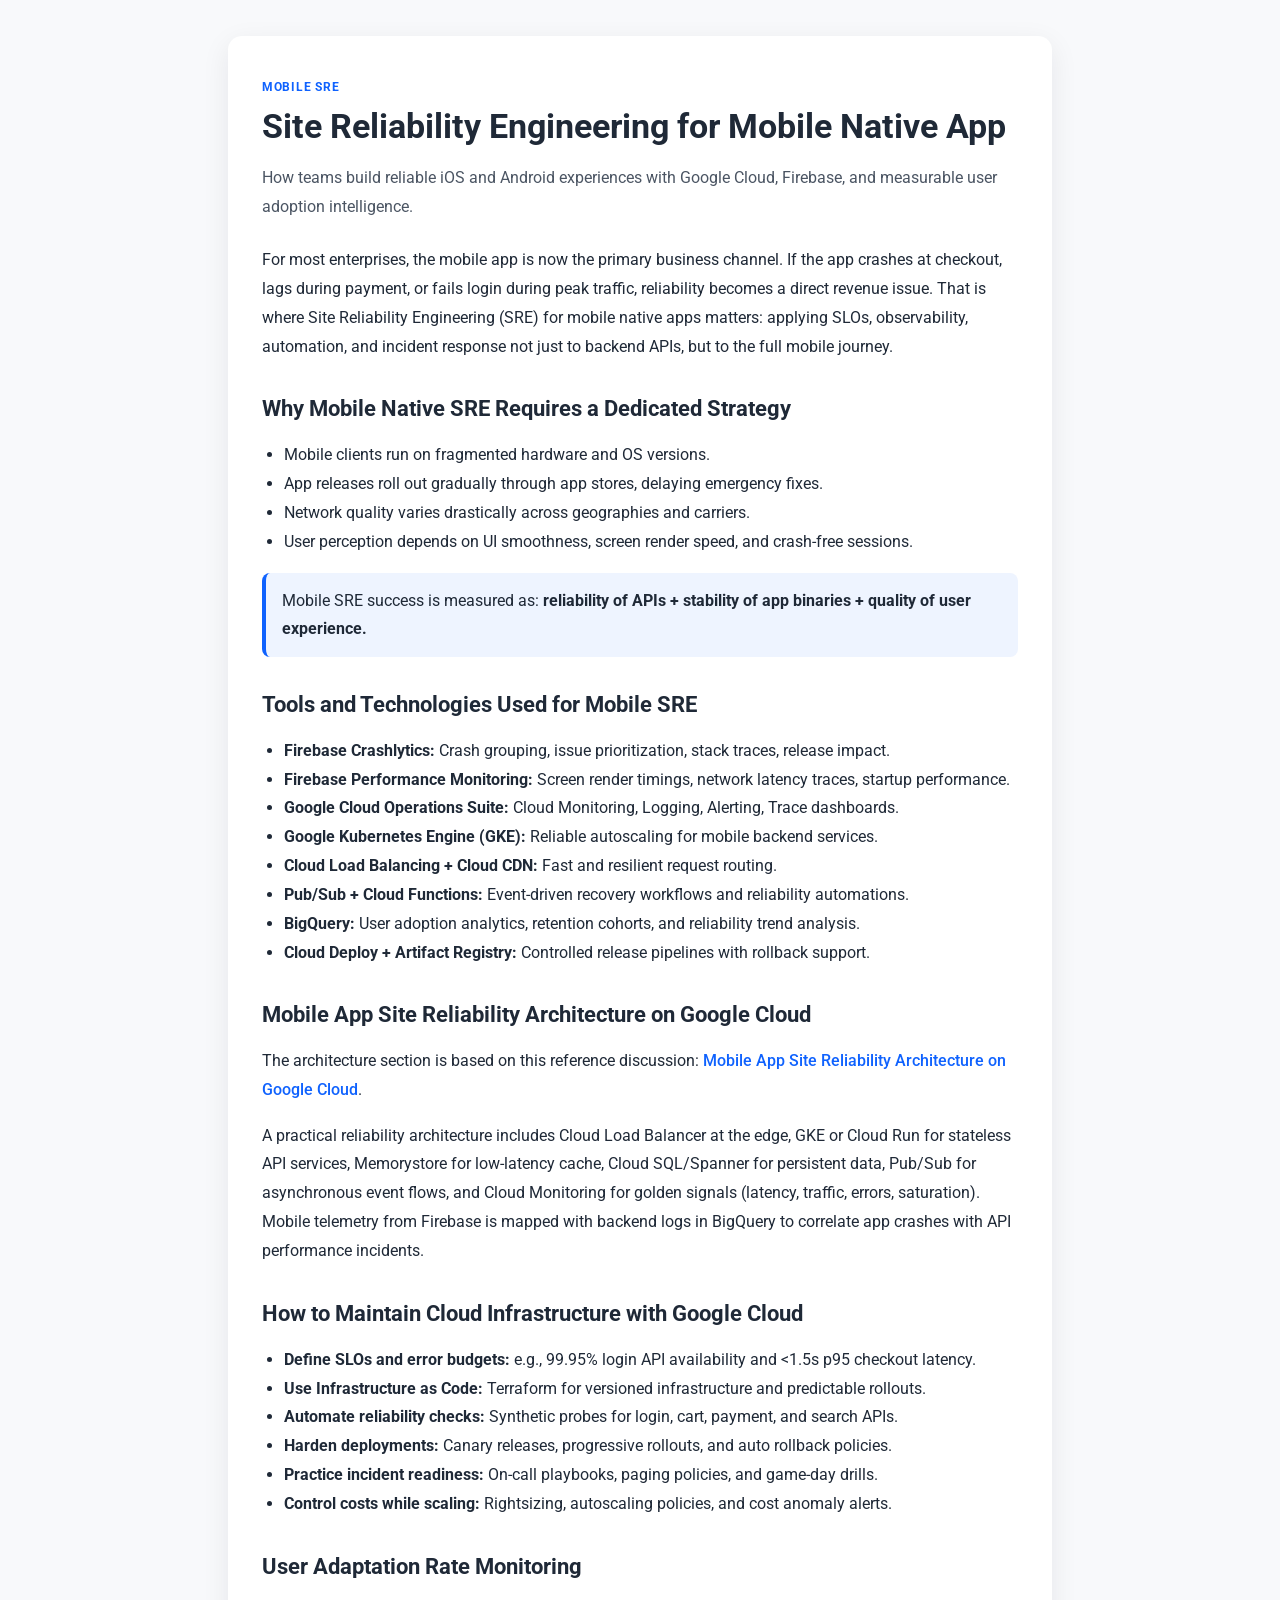
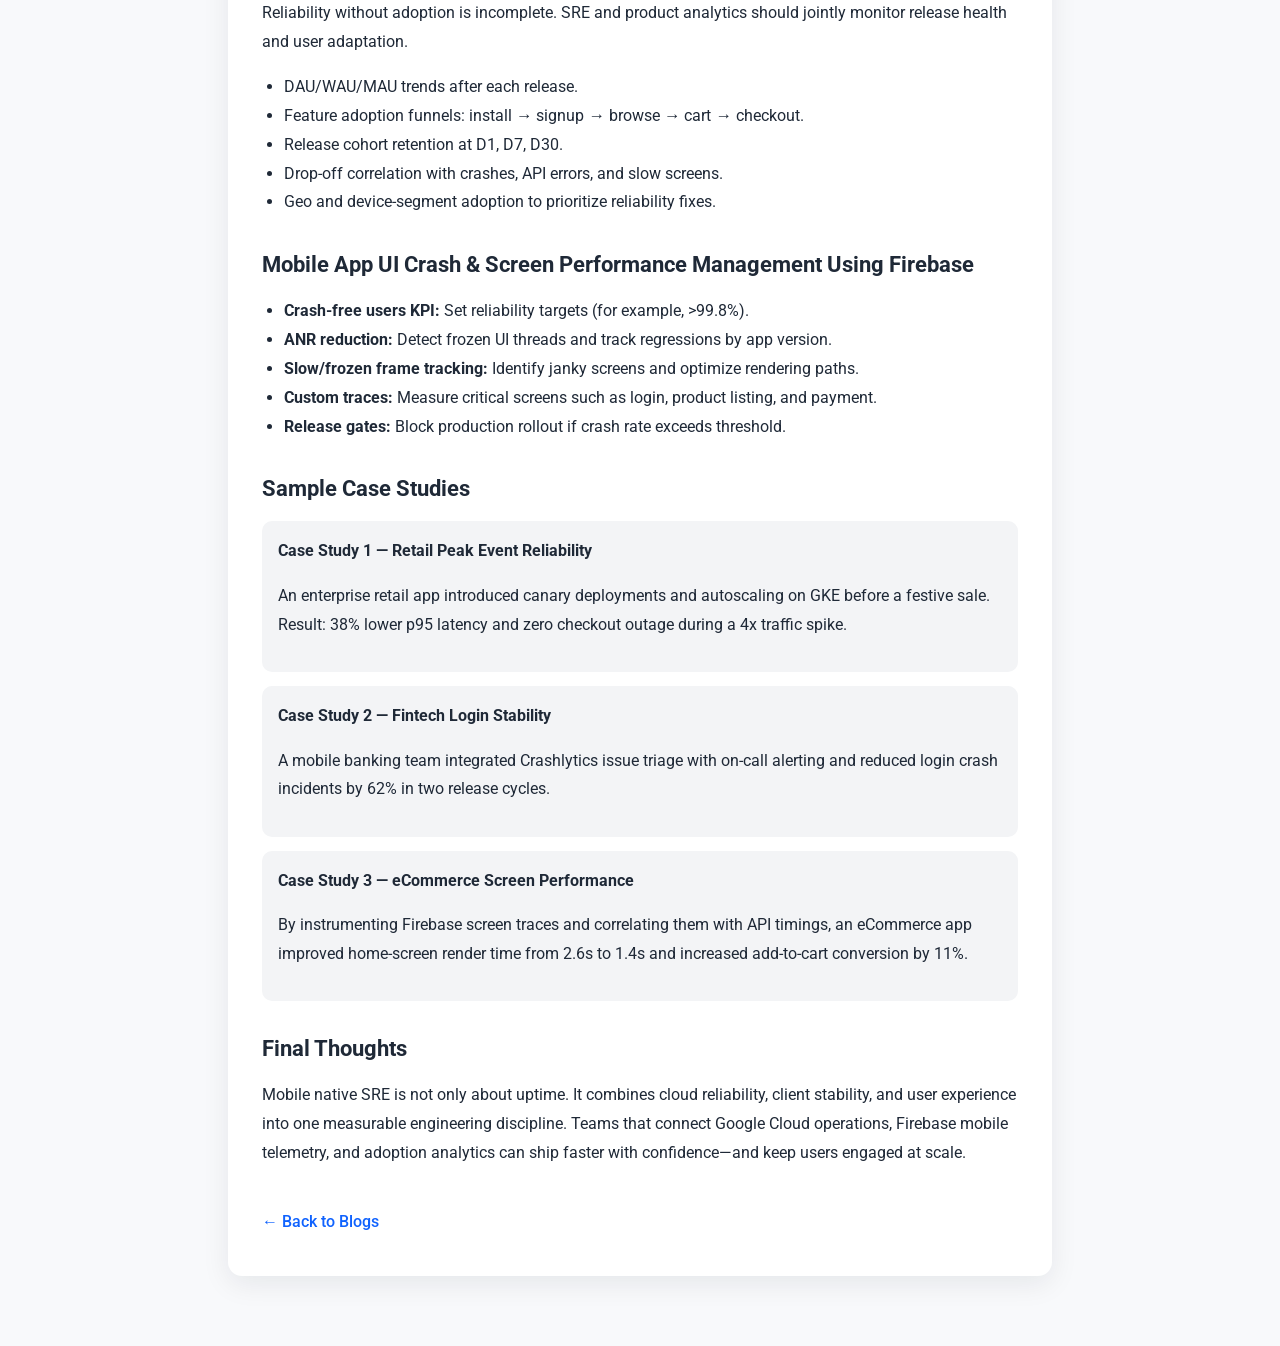
==== mobile-sre-native-app.html @ 041cb102 "Add featured mobile SRE blog article and surface it first" ====
<!DOCTYPE html>
<html lang="en">
  <head>
    <meta charset="UTF-8" />
    <meta name="viewport" content="width=device-width, initial-scale=1.0" />
    <title>Site Reliability Engineering for Mobile Native App</title>
    <link href="https://fonts.googleapis.com/css2?family=Roboto:wght@300;400;500;700&display=swap" rel="stylesheet" />
    <style>
      :root {
        --bg: #f8f9fb;
        --text: #1f2937;
        --muted: #4b5563;
        --accent: #0f62fe;
        --card: #ffffff;
      }
      * { box-sizing: border-box; }
      body {
        margin: 0;
        font-family: 'Roboto', sans-serif;
        background: var(--bg);
        color: var(--text);
        line-height: 1.75;
      }
      .container {
        max-width: 860px;
        margin: 0 auto;
        padding: 36px 18px 70px;
      }
      .article {
        background: var(--card);
        border-radius: 14px;
        padding: 40px 34px;
        box-shadow: 0 8px 28px rgba(15, 23, 42, 0.08);
      }
      .kicker {
        color: var(--accent);
        font-weight: 700;
        letter-spacing: 0.06em;
        text-transform: uppercase;
        font-size: 0.78rem;
      }
      h1 {
        font-size: 2.1rem;
        margin: 8px 0 14px;
        line-height: 1.25;
      }
      .subtitle {
        color: var(--muted);
        margin-bottom: 24px;
      }
      h2 {
        margin-top: 34px;
        font-size: 1.35rem;
        line-height: 1.3;
      }
      p, li { font-size: 1.03rem; }
      ul { padding-left: 22px; }
      a {
        color: var(--accent);
        text-decoration: none;
        font-weight: 500;
      }
      a:hover { text-decoration: underline; }
      .callout {
        border-left: 4px solid var(--accent);
        background: #eef4ff;
        border-radius: 8px;
        padding: 14px 16px;
        margin: 16px 0;
      }
      .case-study {
        background: #f3f4f6;
        border-radius: 10px;
        padding: 16px;
        margin: 14px 0;
      }
      .back-link { display: inline-block; margin-top: 24px; }
      @media (max-width: 768px) {
        .article { padding: 26px 18px; }
        h1 { font-size: 1.75rem; }
      }
    </style>
  </head>
  <body>
    <main class="container">
      <article class="article">
        <div class="kicker">Mobile SRE</div>
        <h1>Site Reliability Engineering for Mobile Native App</h1>
        <p class="subtitle">How teams build reliable iOS and Android experiences with Google Cloud, Firebase, and measurable user adoption intelligence.</p>

        <p>
          For most enterprises, the mobile app is now the primary business channel. If the app crashes at checkout,
          lags during payment, or fails login during peak traffic, reliability becomes a direct revenue issue.
          That is where Site Reliability Engineering (SRE) for mobile native apps matters: applying SLOs,
          observability, automation, and incident response not just to backend APIs, but to the full mobile journey.
        </p>

        <h2>Why Mobile Native SRE Requires a Dedicated Strategy</h2>
        <ul>
          <li>Mobile clients run on fragmented hardware and OS versions.</li>
          <li>App releases roll out gradually through app stores, delaying emergency fixes.</li>
          <li>Network quality varies drastically across geographies and carriers.</li>
          <li>User perception depends on UI smoothness, screen render speed, and crash-free sessions.</li>
        </ul>

        <div class="callout">
          Mobile SRE success is measured as: <b>reliability of APIs + stability of app binaries + quality of user experience.</b>
        </div>

        <h2>Tools and Technologies Used for Mobile SRE</h2>
        <ul>
          <li><b>Firebase Crashlytics:</b> Crash grouping, issue prioritization, stack traces, release impact.</li>
          <li><b>Firebase Performance Monitoring:</b> Screen render timings, network latency traces, startup performance.</li>
          <li><b>Google Cloud Operations Suite:</b> Cloud Monitoring, Logging, Alerting, Trace dashboards.</li>
          <li><b>Google Kubernetes Engine (GKE):</b> Reliable autoscaling for mobile backend services.</li>
          <li><b>Cloud Load Balancing + Cloud CDN:</b> Fast and resilient request routing.</li>
          <li><b>Pub/Sub + Cloud Functions:</b> Event-driven recovery workflows and reliability automations.</li>
          <li><b>BigQuery:</b> User adoption analytics, retention cohorts, and reliability trend analysis.</li>
          <li><b>Cloud Deploy + Artifact Registry:</b> Controlled release pipelines with rollback support.</li>
        </ul>

        <h2>Mobile App Site Reliability Architecture on Google Cloud</h2>
        <p>
          The architecture section is based on this reference discussion:
          <a href="https://chatgpt.com/c/69821745-1428-8328-9403-4d41d43b9dcf" target="_blank" rel="noopener noreferrer">Mobile App Site Reliability Architecture on Google Cloud</a>.
        </p>
        <p>
          A practical reliability architecture includes Cloud Load Balancer at the edge, GKE or Cloud Run for stateless
          API services, Memorystore for low-latency cache, Cloud SQL/Spanner for persistent data, Pub/Sub for asynchronous
          event flows, and Cloud Monitoring for golden signals (latency, traffic, errors, saturation). Mobile telemetry from
          Firebase is mapped with backend logs in BigQuery to correlate app crashes with API performance incidents.
        </p>

        <h2>How to Maintain Cloud Infrastructure with Google Cloud</h2>
        <ul>
          <li><b>Define SLOs and error budgets:</b> e.g., 99.95% login API availability and &lt;1.5s p95 checkout latency.</li>
          <li><b>Use Infrastructure as Code:</b> Terraform for versioned infrastructure and predictable rollouts.</li>
          <li><b>Automate reliability checks:</b> Synthetic probes for login, cart, payment, and search APIs.</li>
          <li><b>Harden deployments:</b> Canary releases, progressive rollouts, and auto rollback policies.</li>
          <li><b>Practice incident readiness:</b> On-call playbooks, paging policies, and game-day drills.</li>
          <li><b>Control costs while scaling:</b> Rightsizing, autoscaling policies, and cost anomaly alerts.</li>
        </ul>

        <h2>User Adaptation Rate Monitoring</h2>
        <p>
          Reliability without adoption is incomplete. SRE and product analytics should jointly monitor release health and user adaptation.
        </p>
        <ul>
          <li>DAU/WAU/MAU trends after each release.</li>
          <li>Feature adoption funnels: install → signup → browse → cart → checkout.</li>
          <li>Release cohort retention at D1, D7, D30.</li>
          <li>Drop-off correlation with crashes, API errors, and slow screens.</li>
          <li>Geo and device-segment adoption to prioritize reliability fixes.</li>
        </ul>

        <h2>Mobile App UI Crash &amp; Screen Performance Management Using Firebase</h2>
        <ul>
          <li><b>Crash-free users KPI:</b> Set reliability targets (for example, &gt;99.8%).</li>
          <li><b>ANR reduction:</b> Detect frozen UI threads and track regressions by app version.</li>
          <li><b>Slow/frozen frame tracking:</b> Identify janky screens and optimize rendering paths.</li>
          <li><b>Custom traces:</b> Measure critical screens such as login, product listing, and payment.</li>
          <li><b>Release gates:</b> Block production rollout if crash rate exceeds threshold.</li>
        </ul>

        <h2>Sample Case Studies</h2>
        <div class="case-study">
          <b>Case Study 1 — Retail Peak Event Reliability</b>
          <p>An enterprise retail app introduced canary deployments and autoscaling on GKE before a festive sale. Result: 38% lower p95 latency and zero checkout outage during a 4x traffic spike.</p>
        </div>
        <div class="case-study">
          <b>Case Study 2 — Fintech Login Stability</b>
          <p>A mobile banking team integrated Crashlytics issue triage with on-call alerting and reduced login crash incidents by 62% in two release cycles.</p>
        </div>
        <div class="case-study">
          <b>Case Study 3 — eCommerce Screen Performance</b>
          <p>By instrumenting Firebase screen traces and correlating them with API timings, an eCommerce app improved home-screen render time from 2.6s to 1.4s and increased add-to-cart conversion by 11%.</p>
        </div>

        <h2>Final Thoughts</h2>
        <p>
          Mobile native SRE is not only about uptime. It combines cloud reliability, client stability,
          and user experience into one measurable engineering discipline. Teams that connect Google Cloud operations,
          Firebase mobile telemetry, and adoption analytics can ship faster with confidence—and keep users engaged at scale.
        </p>

        <a class="back-link" href="index.html#blogs">← Back to Blogs</a>
      </article>
    </main>
  </body>
</html>
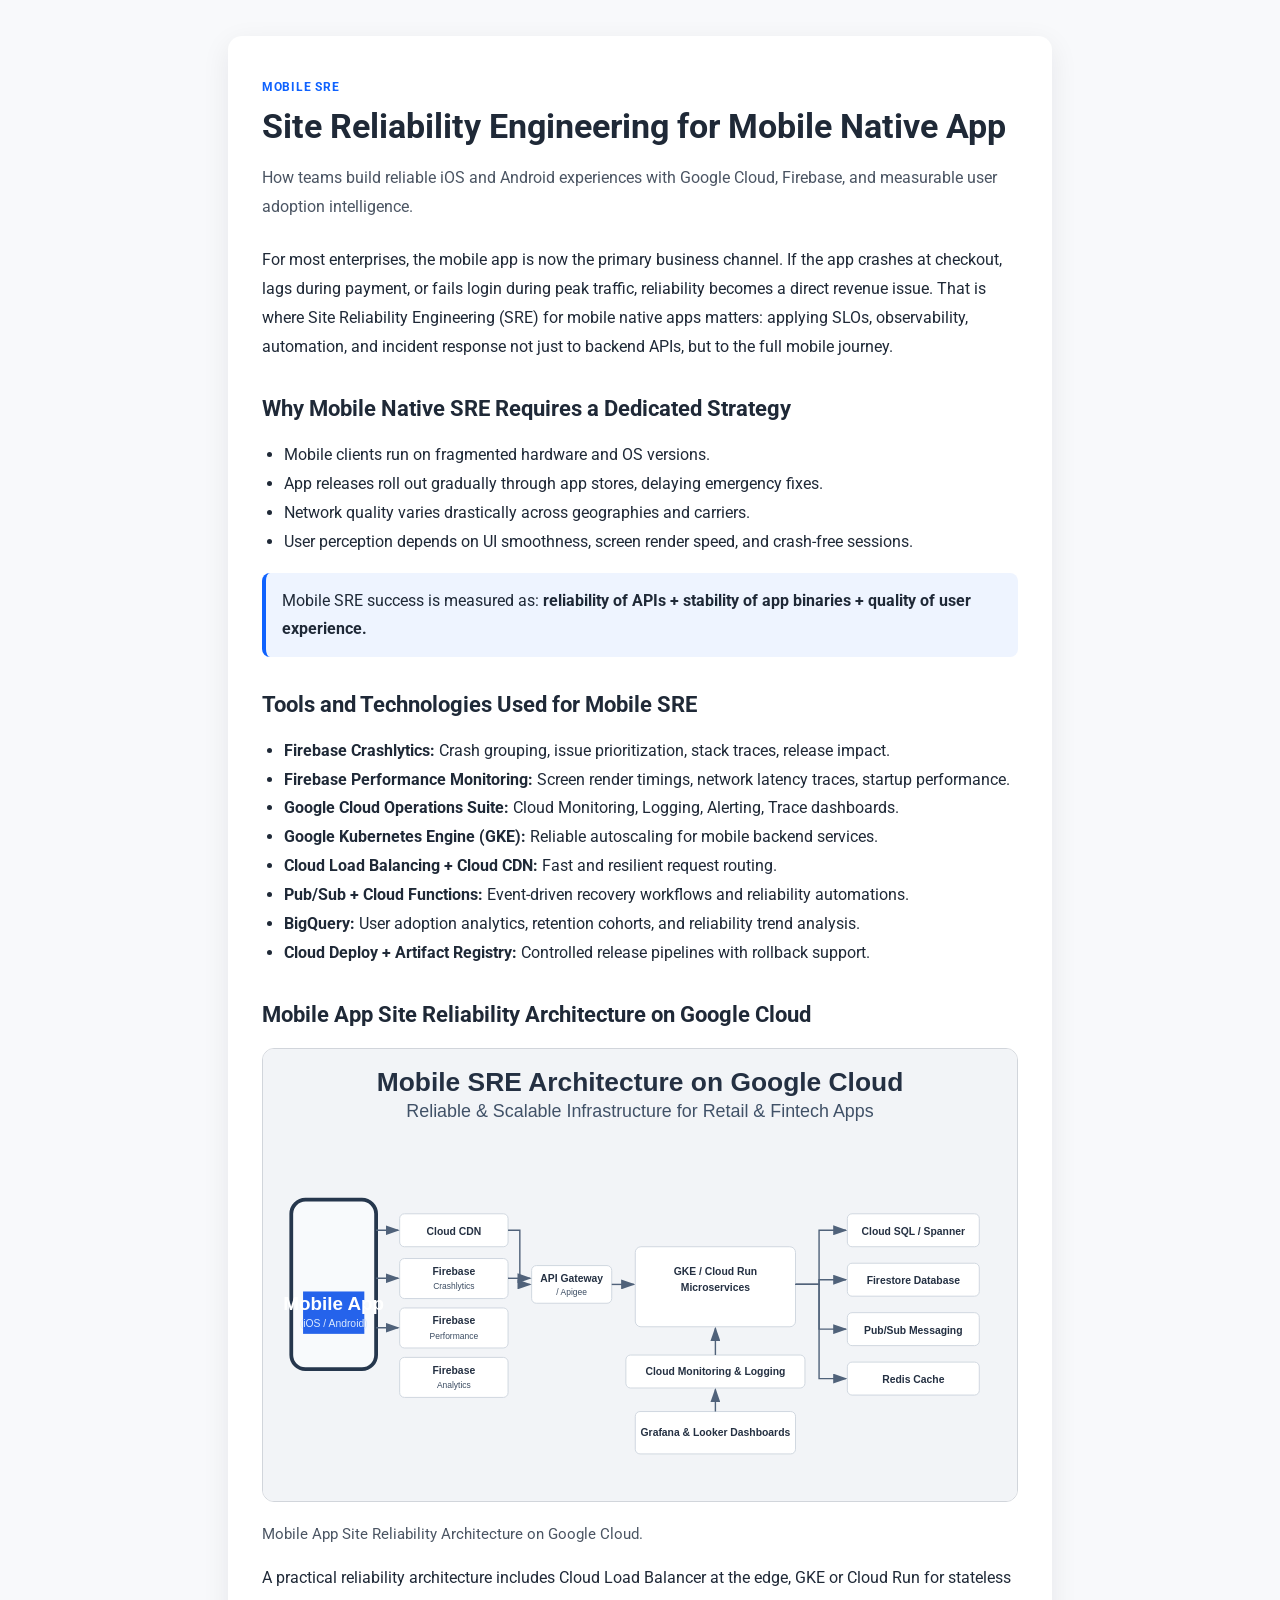
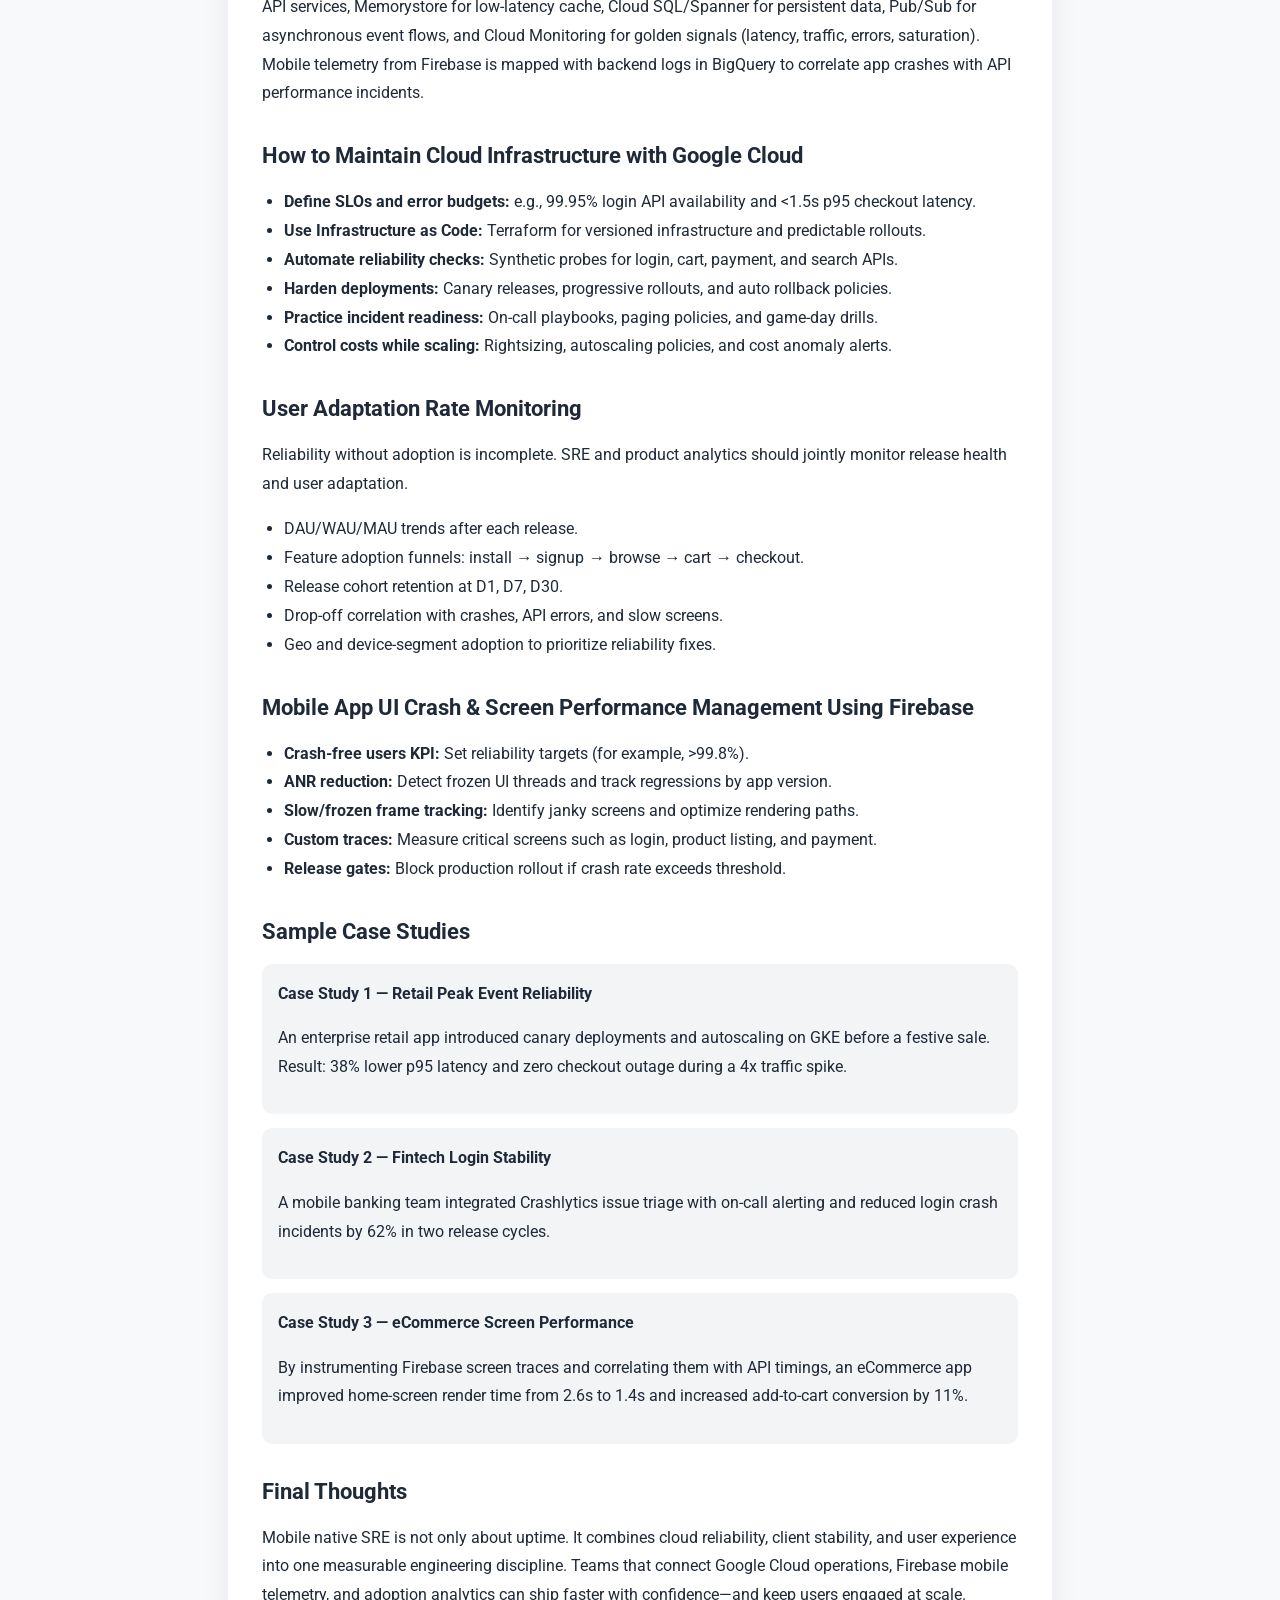
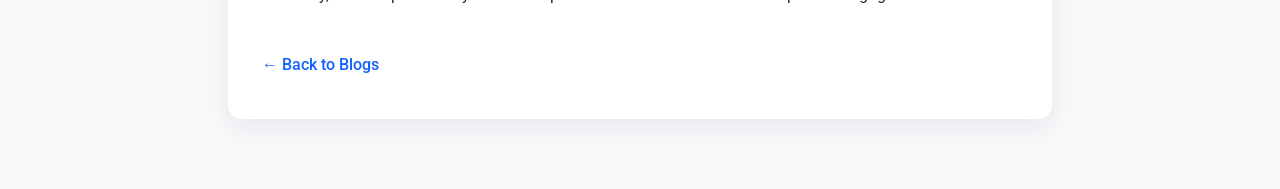
==== commit 4405de2c: "Replace architecture hyperlink with embedded diagram image" ====
--- a/mobile-sre-native-app.html
+++ b/mobile-sre-native-app.html
@@ -74,6 +74,18 @@
         padding: 16px;
         margin: 14px 0;
       }
+      .architecture-figure { margin: 18px 0 12px; }
+      .architecture-image {
+        width: 100%;
+        border: 1px solid #d1d5db;
+        border-radius: 12px;
+        background: #fff;
+      }
+      .architecture-caption {
+        margin-top: 10px;
+        color: var(--muted);
+        font-size: 0.95rem;
+      }
       .back-link { display: inline-block; margin-top: 24px; }
       @media (max-width: 768px) {
         .article { padding: 26px 18px; }
@@ -120,10 +132,10 @@
         </ul>
 
         <h2>Mobile App Site Reliability Architecture on Google Cloud</h2>
-        <p>
-          The architecture section is based on this reference discussion:
-          <a href="https://chatgpt.com/c/69821745-1428-8328-9403-4d41d43b9dcf" target="_blank" rel="noopener noreferrer">Mobile App Site Reliability Architecture on Google Cloud</a>.
-        </p>
+        <figure class="architecture-figure">
+          <img class="architecture-image" src="mobile-sre-architecture.svg" alt="Mobile SRE Architecture on Google Cloud showing mobile app, Firebase observability, API gateway, microservices, and backend data services" />
+          <figcaption class="architecture-caption">Mobile App Site Reliability Architecture on Google Cloud.</figcaption>
+        </figure>
         <p>
           A practical reliability architecture includes Cloud Load Balancer at the edge, GKE or Cloud Run for stateless
           API services, Memorystore for low-latency cache, Cloud SQL/Spanner for persistent data, Pub/Sub for asynchronous
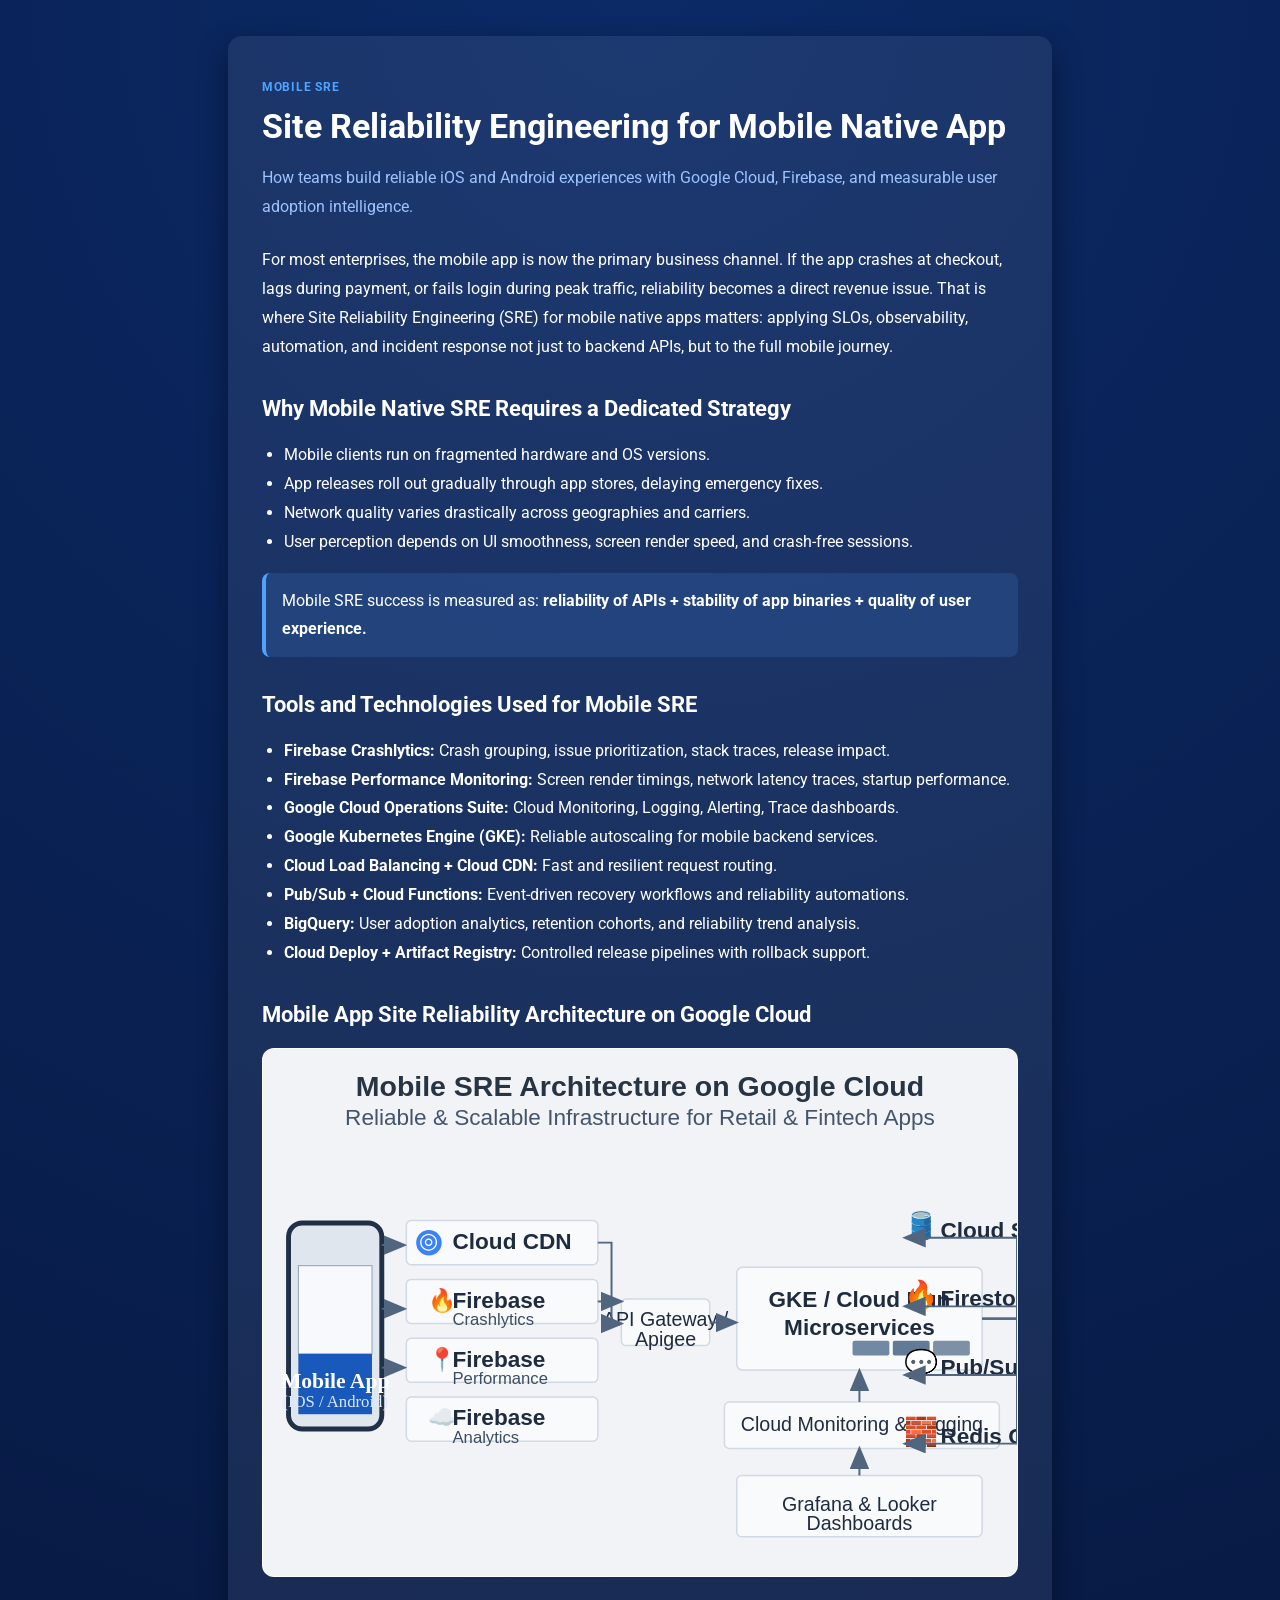
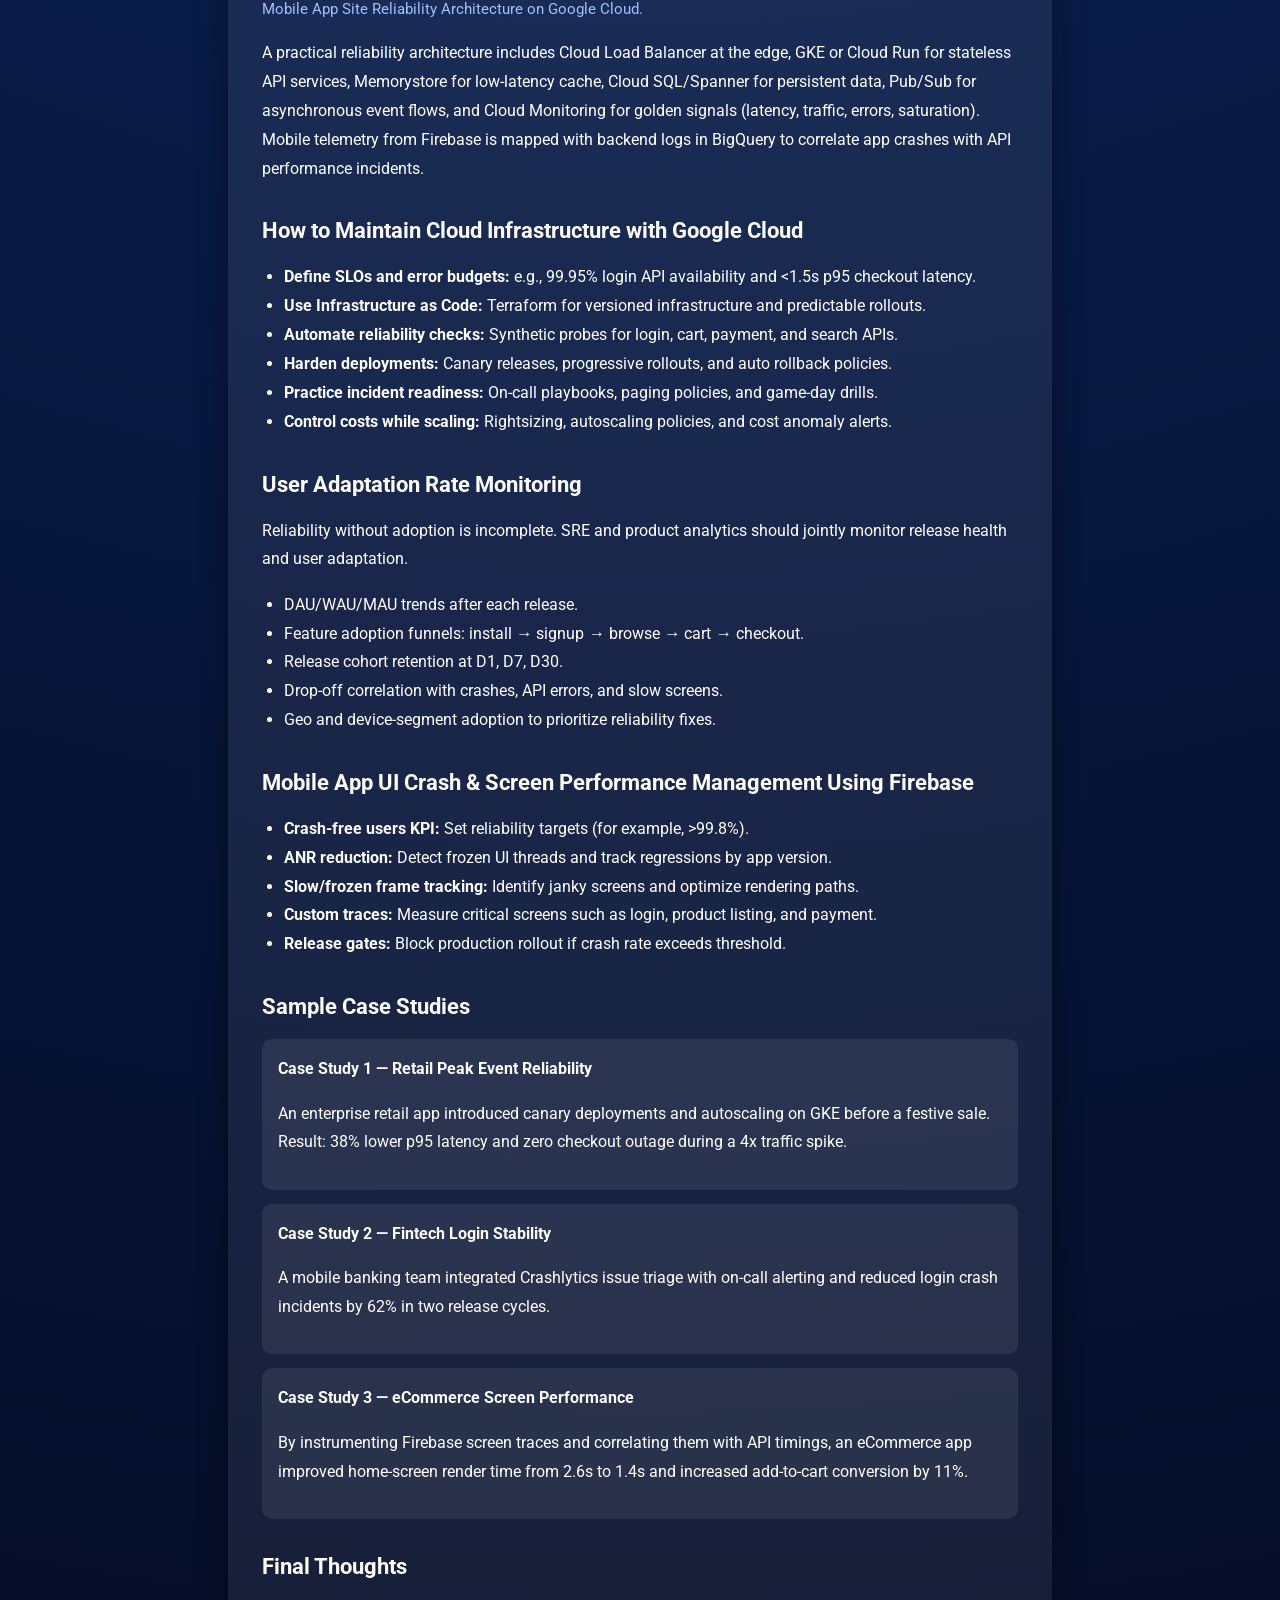
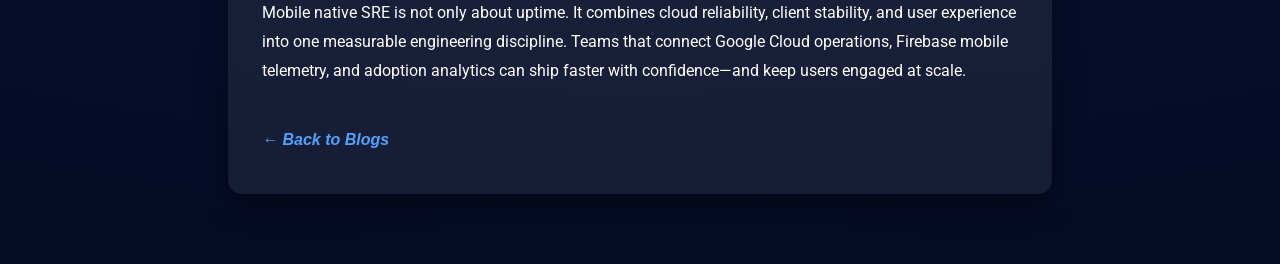
==== commit d248ee38: "Remove unsupported binary image and restore SVG reference" ====
--- a/mobile-sre-native-app.html
+++ b/mobile-sre-native-app.html
@@ -7,17 +7,17 @@
     <link href="https://fonts.googleapis.com/css2?family=Roboto:wght@300;400;500;700&display=swap" rel="stylesheet" />
     <style>
       :root {
-        --bg: #f8f9fb;
-        --text: #1f2937;
-        --muted: #4b5563;
-        --accent: #0f62fe;
-        --card: #ffffff;
+        --bg: #050b24;
+        --text: #ffffff;
+        --muted: #9cc3ff;
+        --accent: #4fa3ff;
+        --card: rgba(255, 255, 255, 0.07);
       }
       * { box-sizing: border-box; }
       body {
         margin: 0;
         font-family: 'Roboto', sans-serif;
-        background: var(--bg);
+        background: radial-gradient(circle at top, #0b2a66, var(--bg));
         color: var(--text);
         line-height: 1.75;
       }
@@ -30,7 +30,7 @@
         background: var(--card);
         border-radius: 14px;
         padding: 40px 34px;
-        box-shadow: 0 8px 28px rgba(15, 23, 42, 0.08);
+        box-shadow: 0 12px 30px rgba(0, 0, 0, 0.4);
       }
       .kicker {
         color: var(--accent);
@@ -58,18 +58,19 @@
       a {
         color: var(--accent);
         text-decoration: none;
-        font-weight: 500;
+        font-weight: 700;
+        font-style: italic;
       }
       a:hover { text-decoration: underline; }
       .callout {
         border-left: 4px solid var(--accent);
-        background: #eef4ff;
+        background: rgba(79, 163, 255, 0.15);
         border-radius: 8px;
         padding: 14px 16px;
         margin: 16px 0;
       }
       .case-study {
-        background: #f3f4f6;
+        background: rgba(255, 255, 255, 0.08);
         border-radius: 10px;
         padding: 16px;
         margin: 14px 0;
@@ -77,7 +78,7 @@
       .architecture-figure { margin: 18px 0 12px; }
       .architecture-image {
         width: 100%;
-        border: 1px solid #d1d5db;
+        border: 1px solid rgba(255, 255, 255, 0.2);
         border-radius: 12px;
         background: #fff;
       }
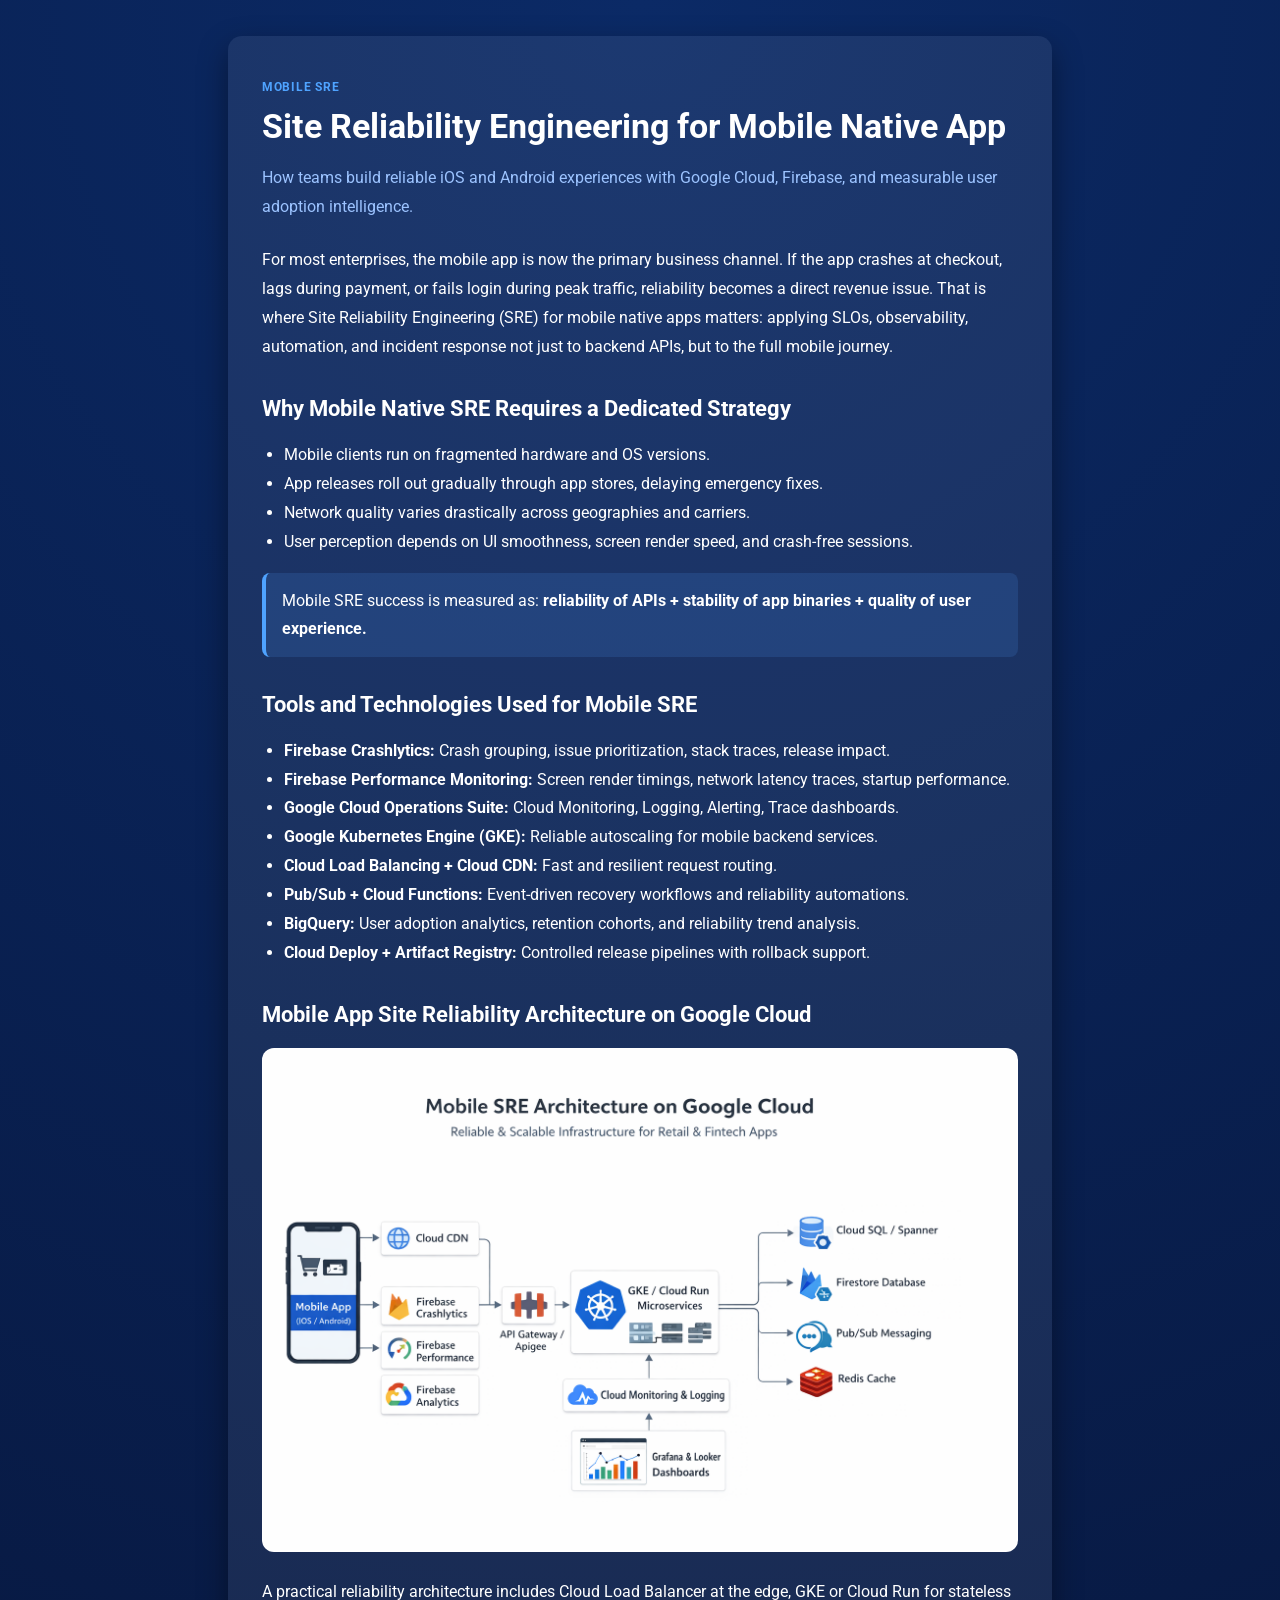
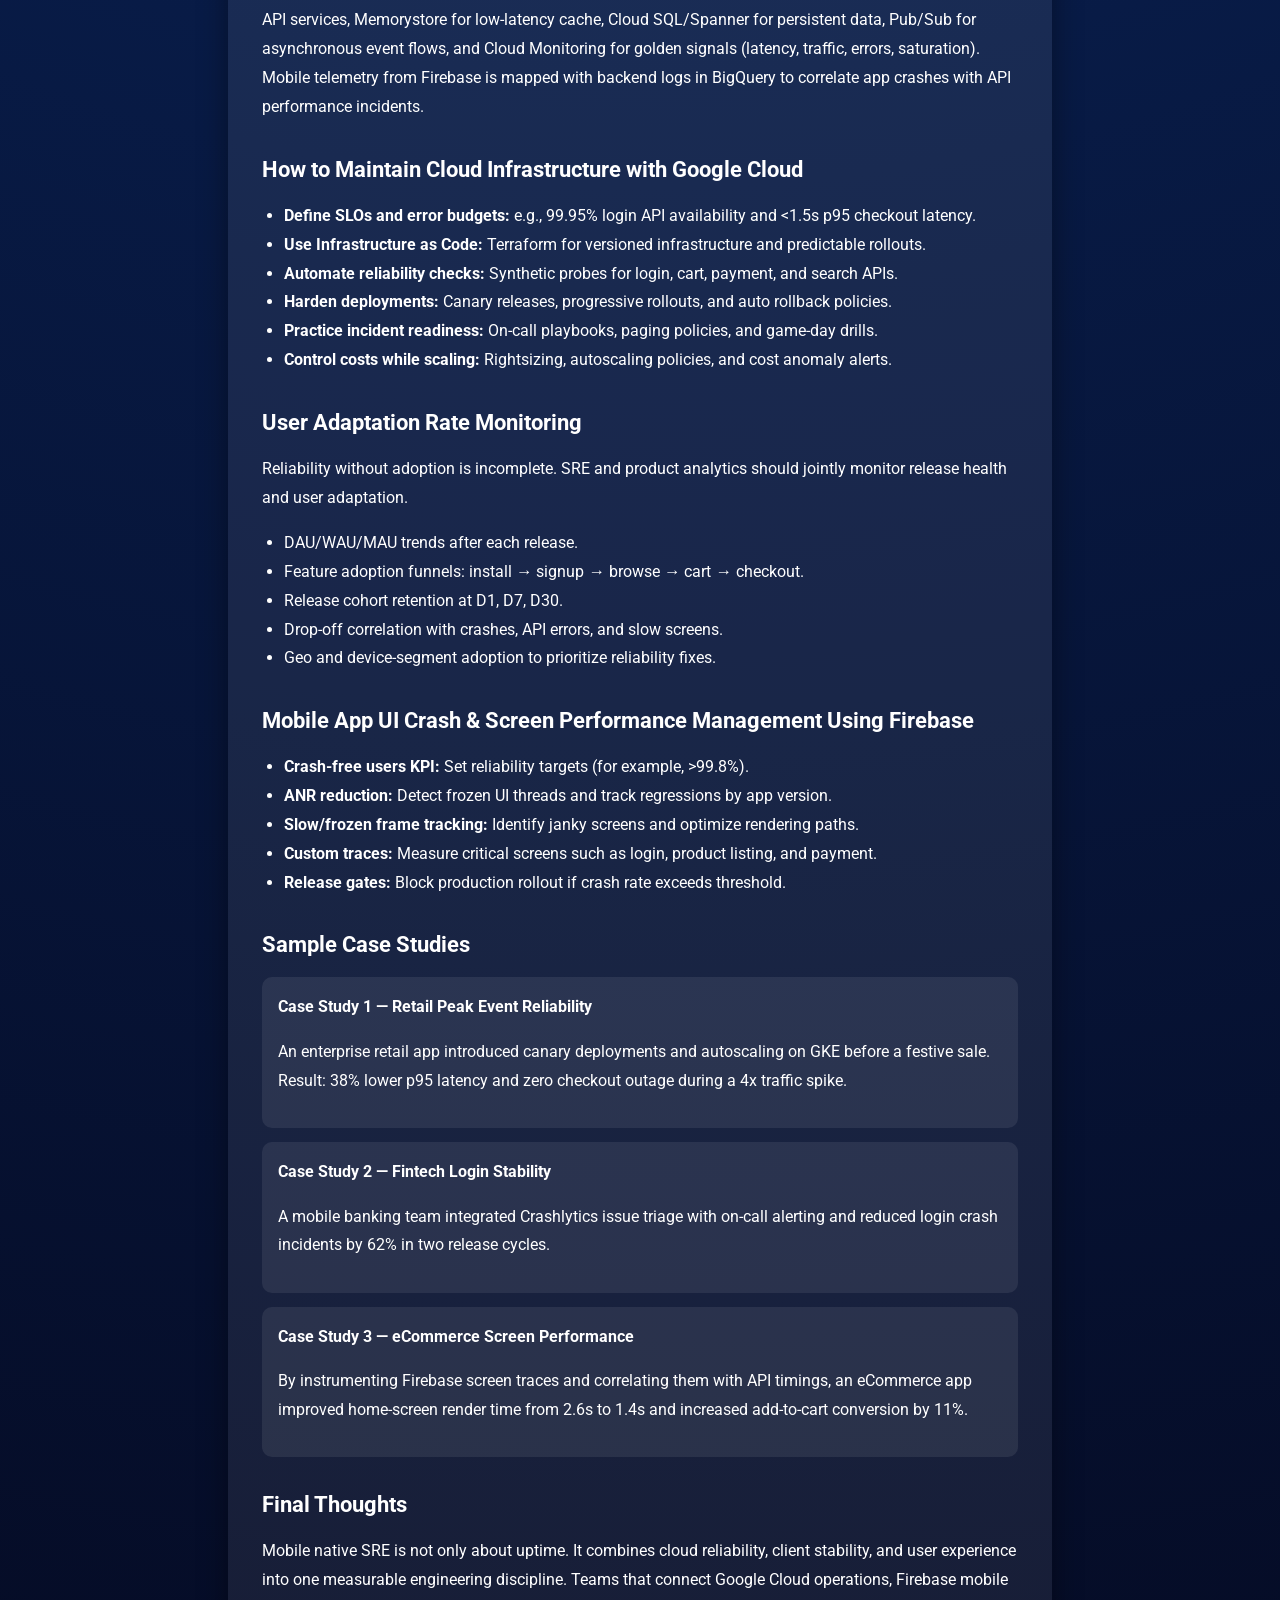
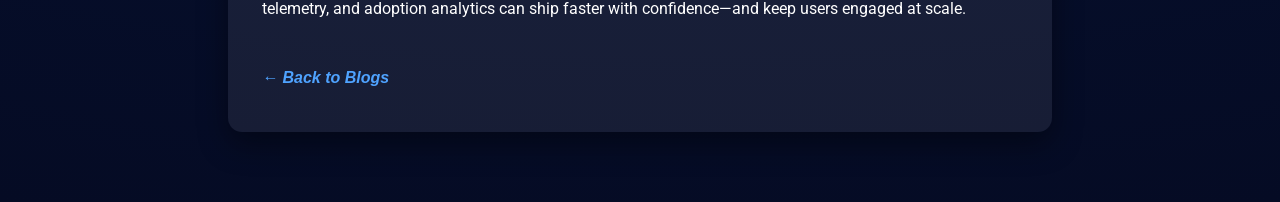
==== commit 61a8a2b9: "Updated the image" ====
--- a/mobile-sre-native-app.html
+++ b/mobile-sre-native-app.html
@@ -134,8 +134,7 @@
 
         <h2>Mobile App Site Reliability Architecture on Google Cloud</h2>
         <figure class="architecture-figure">
-          <img class="architecture-image" src="mobile-sre-architecture.svg" alt="Mobile SRE Architecture on Google Cloud showing mobile app, Firebase observability, API gateway, microservices, and backend data services" />
-          <figcaption class="architecture-caption">Mobile App Site Reliability Architecture on Google Cloud.</figcaption>
+          <img class="architecture-image" src="mobile-sre-architecture.png" alt="Mobile SRE Architecture on Google Cloud showing mobile app, Firebase observability, API gateway, microservices, and backend data services" />
         </figure>
         <p>
           A practical reliability architecture includes Cloud Load Balancer at the edge, GKE or Cloud Run for stateless
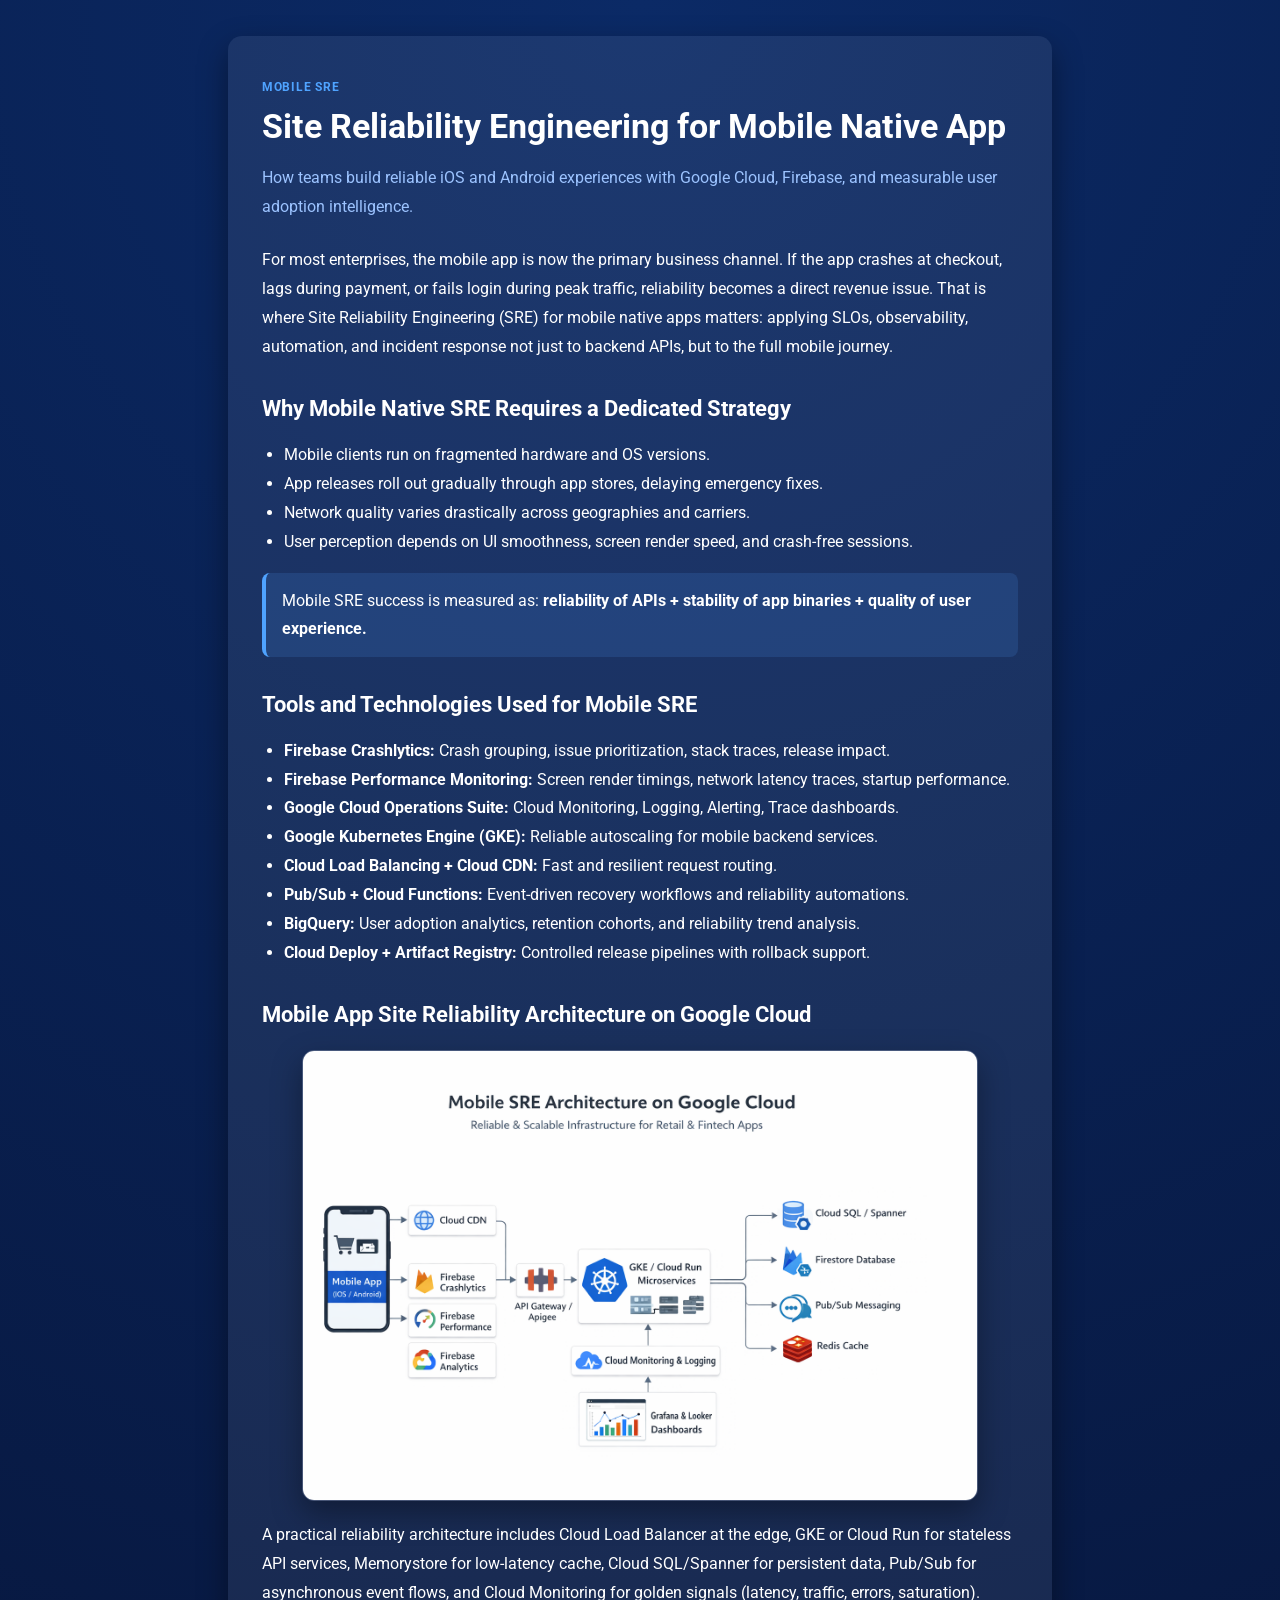
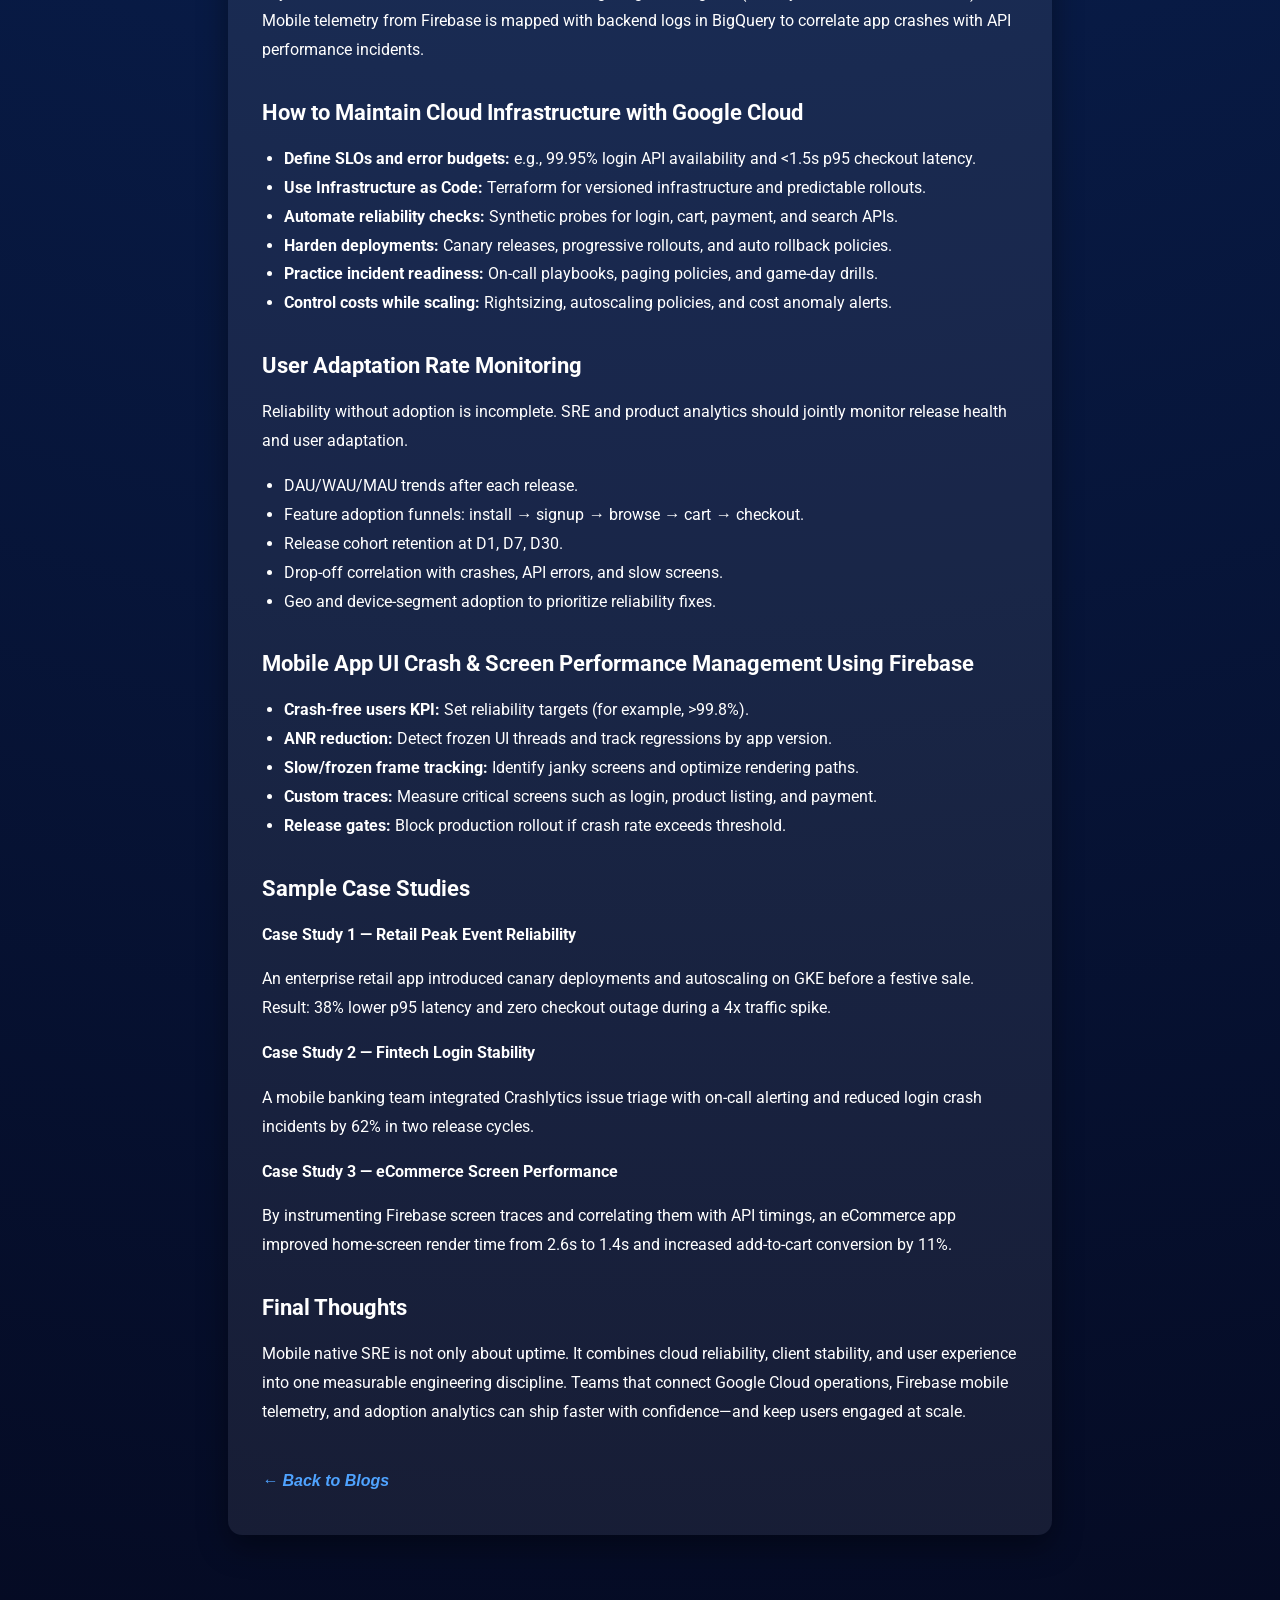
==== commit 7cfa9ca2: "Refactor static site assets and shared article styles" ====
--- a/mobile-sre-native-app.html
+++ b/mobile-sre-native-app.html
@@ -5,94 +5,7 @@
     <meta name="viewport" content="width=device-width, initial-scale=1.0" />
     <title>Site Reliability Engineering for Mobile Native App</title>
     <link href="https://fonts.googleapis.com/css2?family=Roboto:wght@300;400;500;700&display=swap" rel="stylesheet" />
-    <style>
-      :root {
-        --bg: #050b24;
-        --text: #ffffff;
-        --muted: #9cc3ff;
-        --accent: #4fa3ff;
-        --card: rgba(255, 255, 255, 0.07);
-      }
-      * { box-sizing: border-box; }
-      body {
-        margin: 0;
-        font-family: 'Roboto', sans-serif;
-        background: radial-gradient(circle at top, #0b2a66, var(--bg));
-        color: var(--text);
-        line-height: 1.75;
-      }
-      .container {
-        max-width: 860px;
-        margin: 0 auto;
-        padding: 36px 18px 70px;
-      }
-      .article {
-        background: var(--card);
-        border-radius: 14px;
-        padding: 40px 34px;
-        box-shadow: 0 12px 30px rgba(0, 0, 0, 0.4);
-      }
-      .kicker {
-        color: var(--accent);
-        font-weight: 700;
-        letter-spacing: 0.06em;
-        text-transform: uppercase;
-        font-size: 0.78rem;
-      }
-      h1 {
-        font-size: 2.1rem;
-        margin: 8px 0 14px;
-        line-height: 1.25;
-      }
-      .subtitle {
-        color: var(--muted);
-        margin-bottom: 24px;
-      }
-      h2 {
-        margin-top: 34px;
-        font-size: 1.35rem;
-        line-height: 1.3;
-      }
-      p, li { font-size: 1.03rem; }
-      ul { padding-left: 22px; }
-      a {
-        color: var(--accent);
-        text-decoration: none;
-        font-weight: 700;
-        font-style: italic;
-      }
-      a:hover { text-decoration: underline; }
-      .callout {
-        border-left: 4px solid var(--accent);
-        background: rgba(79, 163, 255, 0.15);
-        border-radius: 8px;
-        padding: 14px 16px;
-        margin: 16px 0;
-      }
-      .case-study {
-        background: rgba(255, 255, 255, 0.08);
-        border-radius: 10px;
-        padding: 16px;
-        margin: 14px 0;
-      }
-      .architecture-figure { margin: 18px 0 12px; }
-      .architecture-image {
-        width: 100%;
-        border: 1px solid rgba(255, 255, 255, 0.2);
-        border-radius: 12px;
-        background: #fff;
-      }
-      .architecture-caption {
-        margin-top: 10px;
-        color: var(--muted);
-        font-size: 0.95rem;
-      }
-      .back-link { display: inline-block; margin-top: 24px; }
-      @media (max-width: 768px) {
-        .article { padding: 26px 18px; }
-        h1 { font-size: 1.75rem; }
-      }
-    </style>
+    <link rel="stylesheet" href="assets/css/article.css" />
   </head>
   <body>
     <main class="container">
@@ -134,7 +47,7 @@
 
         <h2>Mobile App Site Reliability Architecture on Google Cloud</h2>
         <figure class="architecture-figure">
-          <img class="architecture-image" src="mobile-sre-architecture.png" alt="Mobile SRE Architecture on Google Cloud showing mobile app, Firebase observability, API gateway, microservices, and backend data services" />
+          <img class="architecture-image" src="assets/images/mobile-sre-architecture.png" alt="Mobile SRE Architecture on Google Cloud showing mobile app, Firebase observability, API gateway, microservices, and backend data services" />
         </figure>
         <p>
           A practical reliability architecture includes Cloud Load Balancer at the edge, GKE or Cloud Run for stateless
--- a/assets/css/article.css
+++ b/assets/css/article.css
@@ -0,0 +1,126 @@
+:root {
+  --bg: #050b24;
+  --text: #ffffff;
+  --muted: #9cc3ff;
+  --accent: #4fa3ff;
+  --card: rgba(255, 255, 255, 0.07);
+}
+
+* { box-sizing: border-box; }
+
+body {
+  margin: 0;
+  font-family: 'Roboto', sans-serif;
+  background: radial-gradient(circle at top, #0b2a66, var(--bg));
+  color: var(--text);
+  line-height: 1.75;
+}
+
+.container {
+  max-width: 860px;
+  margin: 0 auto;
+  padding: 36px 18px 70px;
+}
+
+.article {
+  background: var(--card);
+  border-radius: 14px;
+  padding: 40px 34px;
+  box-shadow: 0 12px 30px rgba(0, 0, 0, 0.4);
+}
+
+.kicker {
+  color: var(--accent);
+  font-weight: 700;
+  letter-spacing: 0.06em;
+  text-transform: uppercase;
+  font-size: 0.78rem;
+}
+
+h1 {
+  font-size: 2.1rem;
+  margin: 8px 0 14px;
+  line-height: 1.25;
+}
+
+.subtitle {
+  color: var(--muted);
+  margin-bottom: 24px;
+}
+
+h2 {
+  margin-top: 34px;
+  font-size: 1.35rem;
+  line-height: 1.3;
+}
+
+h3 {
+  margin-top: 24px;
+  font-size: 1.15rem;
+}
+
+p,
+li {
+  font-size: 1.03rem;
+}
+
+ul {
+  padding-left: 22px;
+}
+
+a {
+  color: var(--accent);
+  text-decoration: none;
+  font-weight: 700;
+  font-style: italic;
+}
+
+a:hover {
+  text-decoration: underline;
+}
+
+.callout {
+  border-left: 4px solid var(--accent);
+  background: rgba(79, 163, 255, 0.15);
+  border-radius: 8px;
+  padding: 14px 16px;
+  margin: 16px 0;
+}
+
+.back-link {
+  display: inline-block;
+  margin-top: 24px;
+}
+
+table {
+  width: 100%;
+  border-collapse: collapse;
+  margin-top: 12px;
+  font-size: 0.98rem;
+}
+
+th,
+td {
+  border: 1px solid rgba(255, 255, 255, 0.2);
+  padding: 10px;
+  text-align: left;
+}
+
+th {
+  background: rgba(79, 163, 255, 0.2);
+}
+
+.architecture-image {
+  display: block;
+  width: 100%;
+  max-width: 760px;
+  margin: 20px auto;
+  border-radius: 12px;
+  box-shadow: 0 12px 30px rgba(0, 0, 0, 0.35);
+  border: 1px solid rgba(255, 255, 255, 0.2);
+}
+
+@media (max-width: 768px) {
+  .article { padding: 26px 18px; }
+  h1 { font-size: 1.75rem; }
+}
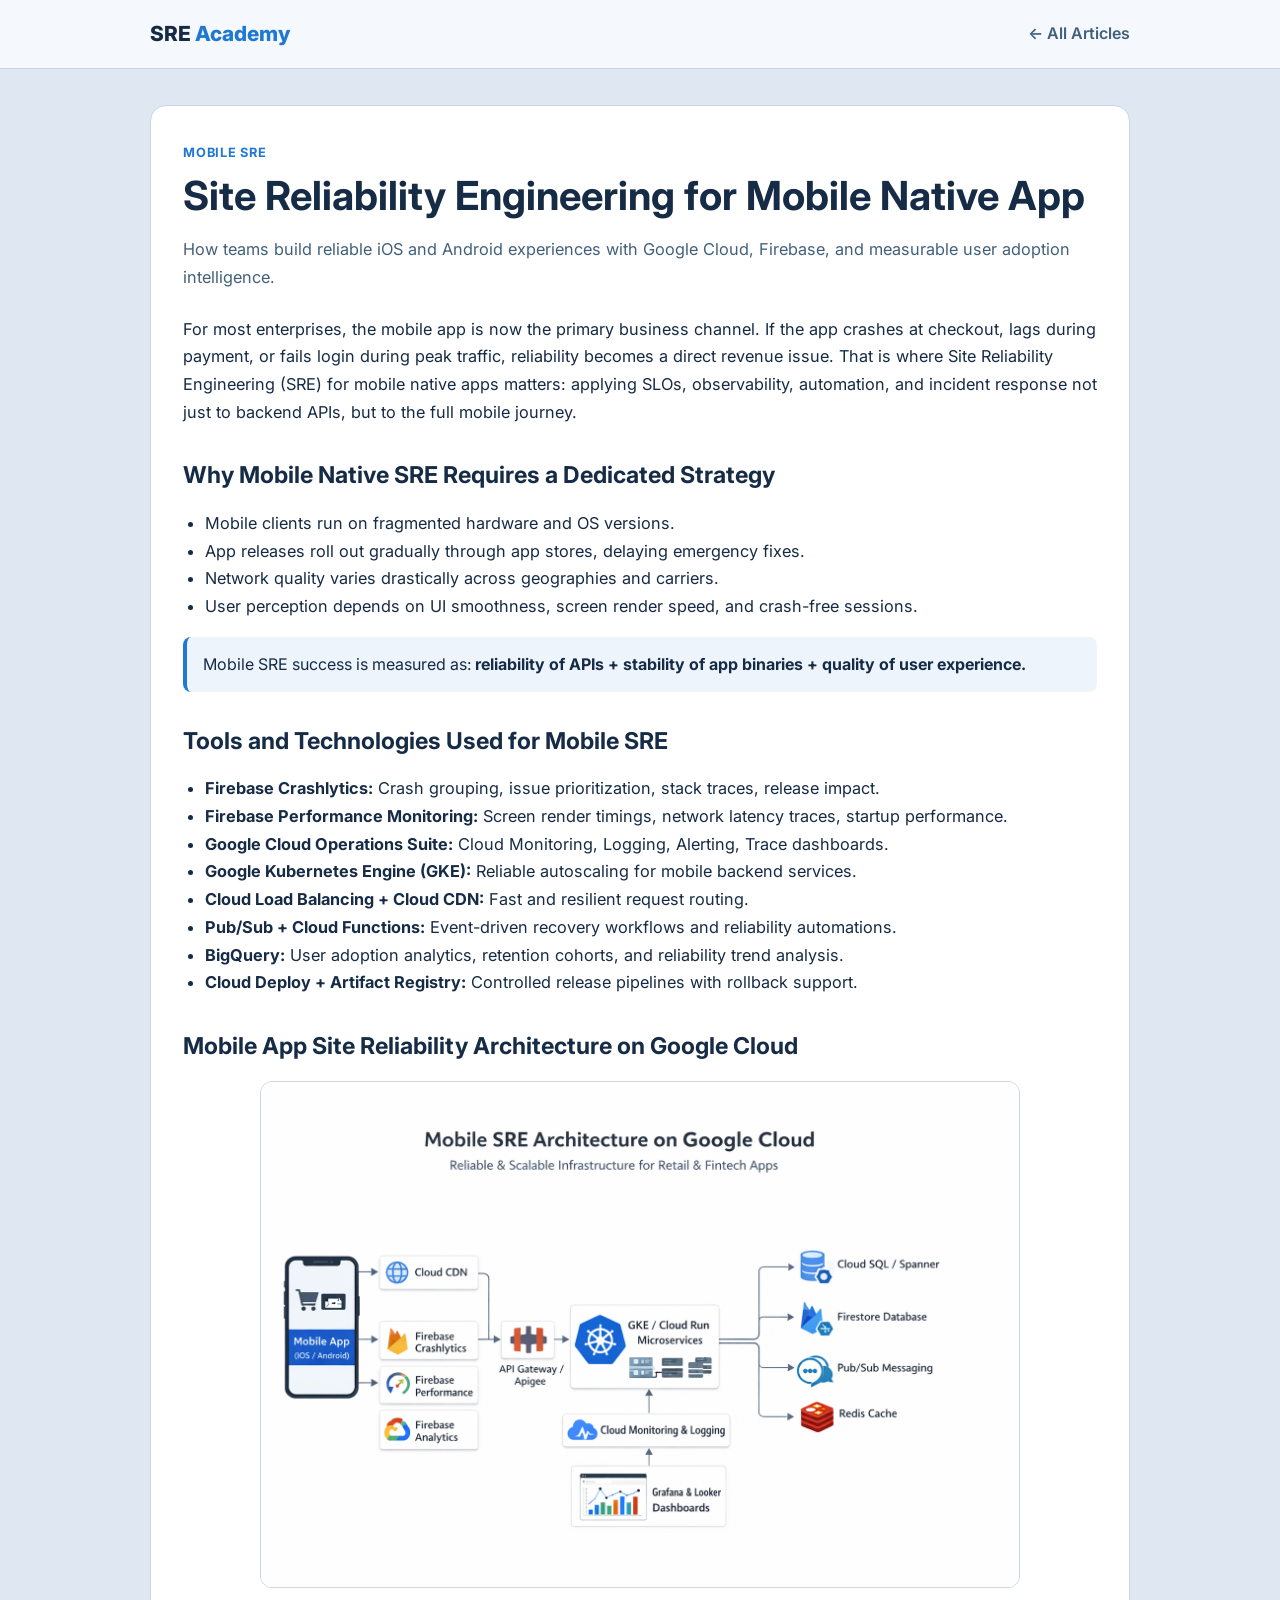
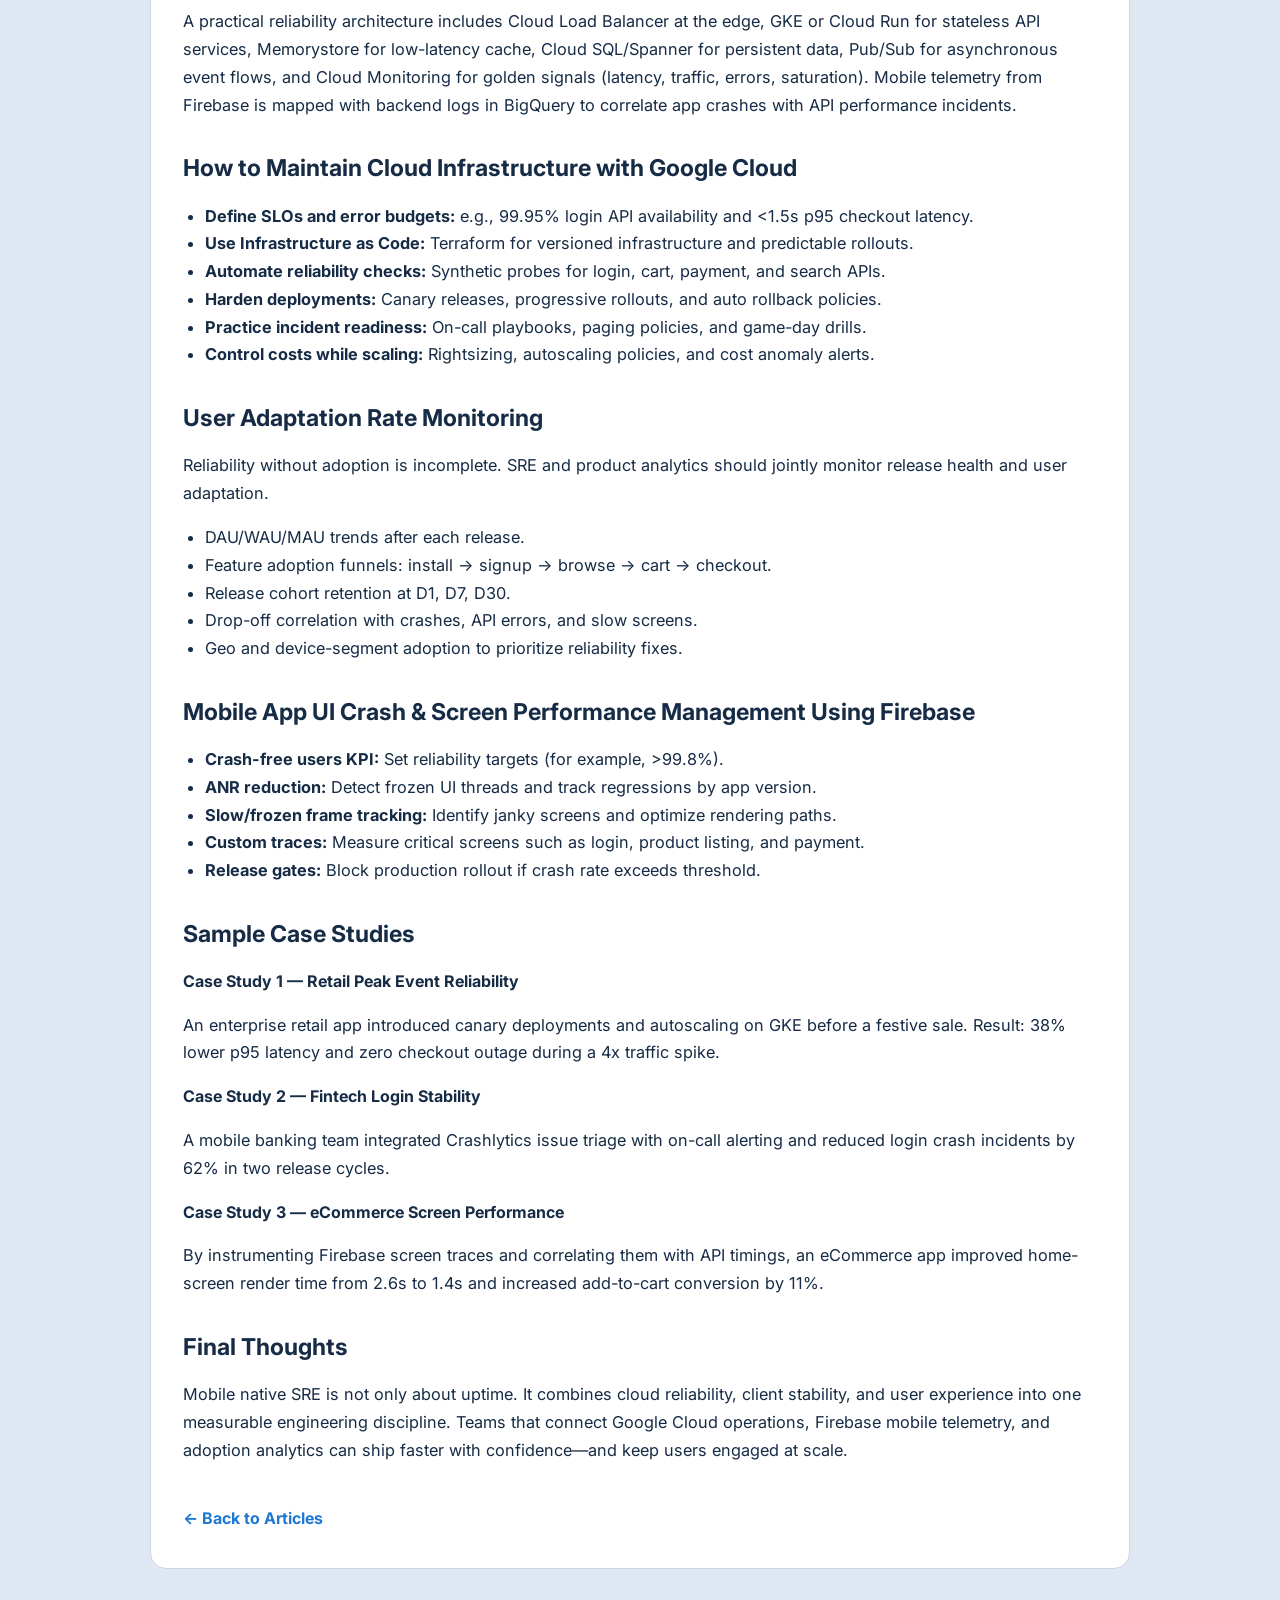
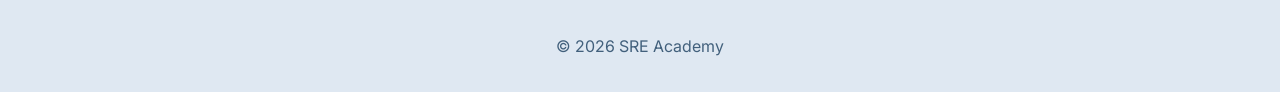
==== commit aff7843e: "Revamp site layout with new light SRE Academy design" ====
--- a/mobile-sre-native-app.html
+++ b/mobile-sre-native-app.html
@@ -4,10 +4,16 @@
     <meta charset="UTF-8" />
     <meta name="viewport" content="width=device-width, initial-scale=1.0" />
     <title>Site Reliability Engineering for Mobile Native App</title>
-    <link href="https://fonts.googleapis.com/css2?family=Roboto:wght@300;400;500;700&display=swap" rel="stylesheet" />
+    <link href="https://fonts.googleapis.com/css2?family=Inter:wght@400;500;600;700;800&display=swap" rel="stylesheet" />
     <link rel="stylesheet" href="assets/css/article.css" />
   </head>
   <body>
+    <header class="site-header">
+      <nav class="site-nav">
+        <a class="brand" href="index.html">SRE <span>Academy</span></a>
+        <a class="home-link" href="index.html#articles">← All Articles</a>
+      </nav>
+    </header>
     <main class="container">
       <article class="article">
         <div class="kicker">Mobile SRE</div>
@@ -108,8 +114,9 @@
           Firebase mobile telemetry, and adoption analytics can ship faster with confidence—and keep users engaged at scale.
         </p>
 
-        <a class="back-link" href="index.html#blogs">← Back to Blogs</a>
+        <a class="back-link" href="index.html#articles">← Back to Articles</a>
       </article>
     </main>
+    <footer class="site-footer">© 2026 SRE Academy</footer>
   </body>
 </html>
--- a/assets/css/article.css
+++ b/assets/css/article.css
@@ -1,32 +1,76 @@
 :root {
-  --bg: #050b24;
-  --text: #ffffff;
-  --muted: #9cc3ff;
-  --accent: #4fa3ff;
-  --card: rgba(255, 255, 255, 0.07);
+  --bg: #dfe8f2;
+  --surface: #f6f9fc;
+  --surface-strong: #ffffff;
+  --border: #c8d6e6;
+  --text: #162b45;
+  --muted: #42607c;
+  --accent: #1f78d1;
 }
 
-* { box-sizing: border-box; }
+* {
+  box-sizing: border-box;
+}
 
 body {
   margin: 0;
-  font-family: 'Roboto', sans-serif;
-  background: radial-gradient(circle at top, #0b2a66, var(--bg));
+  font-family: "Inter", "Roboto", sans-serif;
+  background: var(--bg);
   color: var(--text);
-  line-height: 1.75;
+  line-height: 1.7;
+}
+
+.site-header {
+  position: sticky;
+  top: 0;
+  z-index: 50;
+  background: rgba(246, 249, 252, 0.95);
+  border-bottom: 1px solid var(--border);
+  backdrop-filter: blur(8px);
+}
+
+.site-nav {
+  width: min(980px, 92vw);
+  margin: 0 auto;
+  min-height: 68px;
+  display: flex;
+  align-items: center;
+  justify-content: space-between;
+  gap: 1rem;
+}
+
+.brand {
+  text-decoration: none;
+  font-weight: 800;
+  color: var(--text);
+  font-size: 1.3rem;
+}
+
+.brand span {
+  color: var(--accent);
+}
+
+.home-link {
+  text-decoration: none;
+  color: var(--muted);
+  font-weight: 600;
+}
+
+.home-link:hover {
+  color: var(--text);
 }
 
 .container {
-  max-width: 860px;
+  width: min(980px, 92vw);
   margin: 0 auto;
-  padding: 36px 18px 70px;
+  padding: 36px 0 64px;
 }
 
 .article {
-  background: var(--card);
-  border-radius: 14px;
-  padding: 40px 34px;
-  box-shadow: 0 12px 30px rgba(0, 0, 0, 0.4);
+  background: var(--surface-strong);
+  border-radius: 16px;
+  border: 1px solid var(--border);
+  padding: 36px 32px;
 }
 
 .kicker {
@@ -34,13 +78,13 @@
   font-weight: 700;
   letter-spacing: 0.06em;
   text-transform: uppercase;
-  font-size: 0.78rem;
+  font-size: 0.8rem;
 }
 
 h1 {
-  font-size: 2.1rem;
   margin: 8px 0 14px;
-  line-height: 1.25;
+  font-size: clamp(1.7rem, 3.3vw, 2.5rem);
+  line-height: 1.2;
 }
 
 .subtitle {
@@ -50,18 +94,18 @@
 
 h2 {
   margin-top: 34px;
-  font-size: 1.35rem;
+  font-size: 1.45rem;
   line-height: 1.3;
 }
 
 h3 {
   margin-top: 24px;
-  font-size: 1.15rem;
+  font-size: 1.17rem;
 }
 
 p,
 li {
-  font-size: 1.03rem;
+  font-size: 1.02rem;
 }
 
 ul {
@@ -72,7 +116,6 @@
   color: var(--accent);
   text-decoration: none;
   font-weight: 700;
-  font-style: italic;
 }
 
 a:hover {
@@ -81,7 +124,7 @@
 
 .callout {
   border-left: 4px solid var(--accent);
-  background: rgba(79, 163, 255, 0.15);
+  background: #edf4fc;
   border-radius: 8px;
   padding: 14px 16px;
   margin: 16px 0;
@@ -101,13 +144,13 @@
 
 th,
 td {
-  border: 1px solid rgba(255, 255, 255, 0.2);
+  border: 1px solid var(--border);
   padding: 10px;
   text-align: left;
 }
 
 th {
-  background: rgba(79, 163, 255, 0.2);
+  background: var(--surface);
 }
 
 .architecture-image {
@@ -116,11 +159,22 @@
   max-width: 760px;
   margin: 20px auto;
   border-radius: 12px;
-  box-shadow: 0 12px 30px rgba(0, 0, 0, 0.35);
-  border: 1px solid rgba(255, 255, 255, 0.2);
+  border: 1px solid var(--border);
+}
+
+.site-footer {
+  width: min(980px, 92vw);
+  margin: 0 auto 2rem;
+  text-align: center;
+  color: var(--muted);
 }
 
 @media (max-width: 768px) {
-  .article { padding: 26px 18px; }
-  h1 { font-size: 1.75rem; }
+  .article {
+    padding: 24px 18px;
+  }
+
+  .site-nav {
+    min-height: 62px;
+  }
 }
